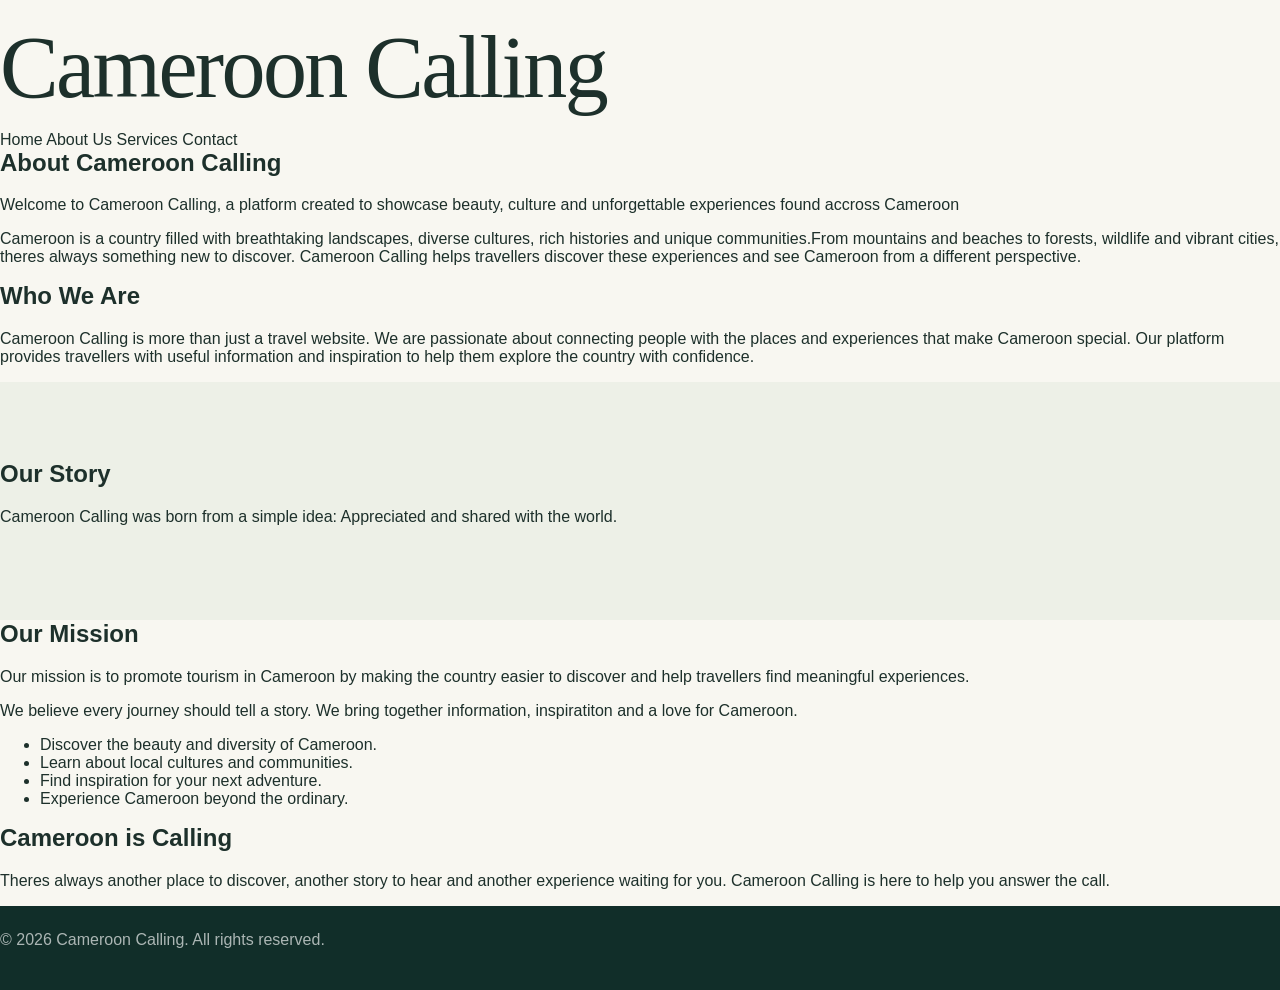
==== about.html @ e5e63d31 "Create About Page" ====
<!DOCTYPE html>
<html lang="en">
<head>
    <meta charset="UTF-8">
    <meta name="viewport" content="width=device-width, initial-scale=1.0">
    
    <title>About Us | Cameroon Callig</title>

    <link rel="stylesheet" href="styles.css">
</head>

<body>
    
    <header>
        <h1>Cameroon Calling</h1>

        <nav>
            <a href="index.html">Home</a>
            <a href="about.html">About Us</a>
            <a href="services.html">Services</a>
            <a href="contact.html">Contact</a>
        </nav>
    </header>

    <main>

        <!-- About Introduction -->
         <section class="about-intro">
            <h2>About Cameroon Calling</h2>

            <p>
                Welcome to Cameroon Calling, a platform created to showcase beauty, culture and unforgettable experiences found accross Cameroon
            </p>

            <p>
                Cameroon is a country filled with breathtaking landscapes, diverse cultures, rich histories and unique communities.From mountains and beaches to forests, wildlife and vibrant cities, theres always something new to discover. Cameroon Calling helps travellers discover these experiences and see Cameroon from a different perspective.
            </p>
         </section>

         <!-- Who We Are -->
          <section class="who-we-are">
            <h2>Who We Are</h2>

            <p>
                Cameroon Calling is more than just a travel website. We are passionate about connecting people with the places and experiences that make Cameroon special. Our platform provides travellers with useful information and inspiration to help them explore the country with confidence.
            </p>

            <!-- Our Story -->
             <section class="our story">
                <h2>Our Story</h2>

                <p>
                    Cameroon Calling was born from a simple idea: Appreciated and shared with the world.
                </p>
             </section>

             <!-- Mission -->
              <section class="our-mission">
                <h2>Our Mission</h2>

                <p>
                    Our mission is to promote tourism in Cameroon by making the country easier to discover and help travellers find meaningful experiences.
                </p>

                <p>
                    We believe every journey should tell a story. We bring together information, inspiratiton and a love for Cameroon.
                </p>

                <ul>
                    <li>Discover the beauty and diversity of Cameroon.</li>
                    <li>Learn about local cultures and communities.</li>
                    <li>Find inspiration for your next adventure.</li>
                    <li>Experience Cameroon beyond the ordinary.</li>
                </ul>
              </section>

              <!-- Closing -->
               <section class="about-ending">
                <h2>Cameroon is Calling</h2>

                <p>
                    Theres always another place to discover, another story to hear and another experience waiting for you. Cameroon Calling is here to help you answer the call.
                </p>
               </section>
          </section>
    </main>

    <footer>
        <p>&copy; 2026 Cameroon Calling. All rights reserved.</p>
    </footer>
    
</body>
</html>
---- styles.css ----
:root {
    color-scheme: light;
    --ink: #1d302b;
    --muted: #68746d;
    --green: #285a45;
    --green-dark: #173a34;
    --lime: #d9ef9b;
    --cream: #f8f7f1;
    --white: #fff;
    --serif: "Playfair Display", Georgia, serif;
    --sans: "DM Sans", Arial, sans-serif;
}

* { box-sizing: border-box; }
html { scroll-behavior: smooth; }
body { margin: 0; background: var(--cream); color: var(--ink); font-family: var(--sans); }
a { color: inherit; text-decoration: none; }
button, select { font: inherit; }
.shell { width: min(1160px, calc(100% - 64px)); margin-inline: auto; }

.topbar { position: absolute; z-index: 2; inset: 0 0 auto; color: var(--white); }
.nav { min-height: 86px; display: flex; align-items: center; justify-content: space-between; border-bottom: 1px solid rgb(255 255 255 / 22%); }
.brand { display: inline-flex; align-items: center; gap: 10px; font-size: 18px; font-weight: 700; letter-spacing: -.6px; }
.brand-mark { width: 34px; height: 34px; display: grid; place-items: center; border-radius: 50%; background: var(--lime); color: var(--green-dark); font-size: 17px; }
.nav-links { display: flex; align-items: center; gap: 34px; font-size: 13px; font-weight: 500; }
.nav-links a:not(.nav-cta) { color: rgb(255 255 255 / 88%); transition: color .2s; }
.nav-links a:not(.nav-cta):hover { color: var(--lime); }
.nav-cta { padding: 12px 18px; border: 1px solid rgb(255 255 255 / 65%); border-radius: 5px; transition: background .2s, color .2s; }
.nav-cta:hover { background: var(--white); color: var(--green-dark); }

.hero { min-height: 680px; height: min(790px, 88vh); position: relative; display: flex; align-items: center; color: var(--white); background: linear-gradient(90deg, rgb(12 32 28 / 73%) 0%, rgb(12 32 28 / 42%) 48%, rgb(12 32 28 / 8%) 100%), linear-gradient(0deg, rgb(12 32 28 / 24%), transparent 48%), url("images/cameroon-landscape.jpg") center 48% / cover; }
.hero-content { padding-top: 85px; }
.eyebrow { display: flex; align-items: center; gap: 10px; color: var(--lime); font-size: 11px; font-weight: 700; letter-spacing: 2px; text-transform: uppercase; }
.eyebrow::before { width: 25px; height: 1px; background: currentColor; content: ""; }
h1, h2, h3, p { margin-top: 0; }
h1 { max-width: 650px; margin: 22px 0 17px; font: 500 clamp(50px, 7.2vw, 88px)/1.04 var(--serif); letter-spacing: -2.6px; }
.hero-copy { max-width: 440px; margin-bottom: 30px; color: rgb(255 255 255 / 86%); font-size: 15px; line-height: 1.8; }
.primary-link { display: inline-flex; min-height: 49px; align-items: center; justify-content: center; gap: 20px; padding: 0 20px; border-radius: 4px; background: var(--lime); color: var(--green-dark); font-size: 13px; font-weight: 700; transition: background .2s, transform .2s; }
.primary-link:hover { transform: translateY(-2px); background: #e6f6bd; }
.hero-note { position: absolute; right: max(32px, calc((100vw - 1160px) / 2)); bottom: 116px; display: flex; align-items: center; gap: 11px; color: rgb(255 255 255 / 92%); font-size: 11px; letter-spacing: .4px; }
.note-dot { width: 8px; height: 8px; border-radius: 50%; background: var(--lime); box-shadow: 0 0 0 5px rgb(217 239 155 / 18%); }

.trip-search { position: relative; z-index: 1; margin-top: -48px; }
.search-card { display: grid; grid-template-columns: 1.2fr 1fr 1fr auto; align-items: center; padding: 13px; border-radius: 8px; background: var(--white); box-shadow: 0 15px 50px rgb(35 47 40 / 12%); }
.search-field { min-width: 0; padding: 6px 20px; border-right: 1px solid #e9ece6; }
.search-field label { display: block; margin-bottom: 7px; color: var(--muted); font-size: 10px; font-weight: 700; letter-spacing: 1px; text-transform: uppercase; }
.search-field select { width: 100%; border: 0; outline: 0; background: transparent; color: var(--ink); font-size: 13px; font-weight: 600; }
.search-button { min-height: 48px; padding: 0 23px; border: 0; border-radius: 4px; background: var(--green); color: var(--white); font-size: 13px; font-weight: 600; transition: background .2s; }
.search-button:hover { background: var(--green-dark); }

.section { padding: 102px 0; }
.section-heading { display: flex; align-items: end; justify-content: space-between; gap: 30px; margin-bottom: 34px; }
.section-heading h2 { max-width: 440px; margin: 12px 0 0; font: 500 clamp(34px, 4vw, 49px)/1.15 var(--serif); letter-spacing: -1px; }
.section-heading .eyebrow { color: var(--green); }
.section-intro { max-width: 350px; margin: 0 0 4px; color: var(--muted); font-size: 13px; line-height: 1.8; }
.destination-grid { display: grid; grid-template-columns: 1.15fr 1fr 1fr; gap: 18px; }
.destination { min-height: 345px; position: relative; display: flex; align-items: end; overflow: hidden; border-radius: 7px; background-position: center; background-size: cover; color: var(--white); isolation: isolate; }
.destination::before { position: absolute; z-index: -1; inset: 0; background: linear-gradient(0deg, rgb(11 30 26 / 77%), transparent 68%); content: ""; transition: background .2s; }
.destination:hover::before { background: linear-gradient(0deg, rgb(11 30 26 / 88%), rgb(11 30 26 / 10%) 85%); }
.destination:nth-child(1) { background-image: url("images/rainforest-trails.jpg"); }
.destination:nth-child(2) { background-image: url("images/highland-escapes.jpg"); }
.destination:nth-child(3) { background-image: url("images/cameroon-landscape.jpg"); }
.destination-info { width: 100%; padding: 25px; }
.destination-tag { display: inline-block; margin-bottom: 10px; color: var(--lime); font-size: 10px; font-weight: 700; letter-spacing: 1.4px; text-transform: uppercase; }
.destination h3 { margin-bottom: 6px; font: 500 25px var(--serif); }
.destination p { margin: 0; color: rgb(255 255 255 / 82%); font-size: 11px; }
.destination-arrow { position: absolute; right: 22px; bottom: 25px; width: 34px; height: 34px; display: grid; place-items: center; border: 1px solid rgb(255 255 255 / 60%); border-radius: 50%; font-size: 16px; }
.text-link { display: inline-flex; align-items: center; gap: 10px; color: var(--green); font-size: 12px; font-weight: 700; }
.text-link:hover { color: var(--green-dark); }

.story { padding: 78px 0; background: #edf0e7; }
.story-grid { display: grid; grid-template-columns: 1fr 1fr; align-items: center; gap: 85px; }
.story-image { min-height: 420px; border-radius: 7px; background: url("images/cameroon-landscape.jpg") center / cover; }
.story-copy h2 { max-width: 465px; margin: 14px 0 18px; font: 500 clamp(35px, 4vw, 48px)/1.15 var(--serif); letter-spacing: -1px; }
.story-copy > p { max-width: 470px; margin-bottom: 25px; color: var(--muted); font-size: 13px; line-height: 1.9; }
.stats { display: flex; gap: 36px; margin: 30px 0; padding-top: 22px; border-top: 1px solid #d7ddd0; }
.stat strong { display: block; margin-bottom: 5px; color: var(--green); font: 600 27px var(--serif); }
.stat span { color: var(--muted); font-size: 10px; }

.closing { padding: 77px 0; background: var(--green-dark); color: var(--white); }
.closing-inner { display: flex; align-items: center; justify-content: space-between; gap: 35px; }
.closing h2 { max-width: 630px; margin: 12px 0 0; font: 500 clamp(34px, 4.5vw, 53px)/1.14 var(--serif); letter-spacing: -.7px; }
.closing .eyebrow { color: var(--lime); }
.closing .primary-link { flex-shrink: 0; }
footer { padding: 25px 0; background: #112e29; color: rgb(255 255 255 / 65%); }
.footer-inner { display: flex; align-items: center; justify-content: space-between; gap: 20px; font-size: 10px; }
.footer-inner p { margin: 0; }
.footer-links { display: flex; gap: 22px; }
.footer-links a:hover { color: var(--lime); }

@media (max-width: 760px) {
    .shell { width: min(100% - 40px, 560px); }
    .nav { min-height: 72px; }
    .nav-links { gap: 18px; }
    .nav-links a:not(.nav-cta) { display: none; }
    .hero { min-height: 650px; height: 78vh; background-position: 56% center; }
    .hero-content { padding-top: 55px; }
    h1 { max-width: 560px; font-size: clamp(54px, 12vw, 76px); }
    .hero-note { right: 22px; bottom: 81px; font-size: 10px; }
    .search-card { grid-template-columns: 1fr 1fr; gap: 8px 0; padding: 12px; }
    .search-field { padding: 8px 11px; }
    .search-field:nth-child(2) { border-right: 0; }
    .search-field:nth-child(3) { border-top: 1px solid #e9ece6; }
    .search-button { min-height: 52px; margin-top: 5px; }
    .section { padding: 76px 0; }
    .section-heading { align-items: start; flex-direction: column; gap: 13px; }
    .destination-grid { grid-template-columns: 1fr 1fr; }
    .destination { min-height: 300px; }
    .destination:first-child { grid-column: 1 / -1; min-height: 340px; }
    .story { padding: 62px 0; }
    .story-grid { grid-template-columns: 1fr; gap: 32px; }
    .story-image { min-height: 320px; }
    .closing-inner { align-items: flex-start; flex-direction: column; }
}

@media (max-width: 460px) {
    .shell { width: calc(100% - 36px); }
    .brand { font-size: 16px; }
    .nav-cta { padding: 10px 12px; font-size: 11px; }
    .hero { min-height: 620px; }
    .hero-copy { max-width: 340px; font-size: 14px; }
    .destination-grid { grid-template-columns: 1fr; }
    .destination, .destination:first-child { min-height: 300px; grid-column: auto; }
    .stats { gap: 23px; }
    .stat strong { font-size: 24px; }
    .footer-inner { align-items: flex-start; flex-direction: column; }
}

@media (prefers-reduced-motion: reduce) {
    *, *::before, *::after { scroll-behavior: auto !important; transition-duration: .01ms !important; }
}
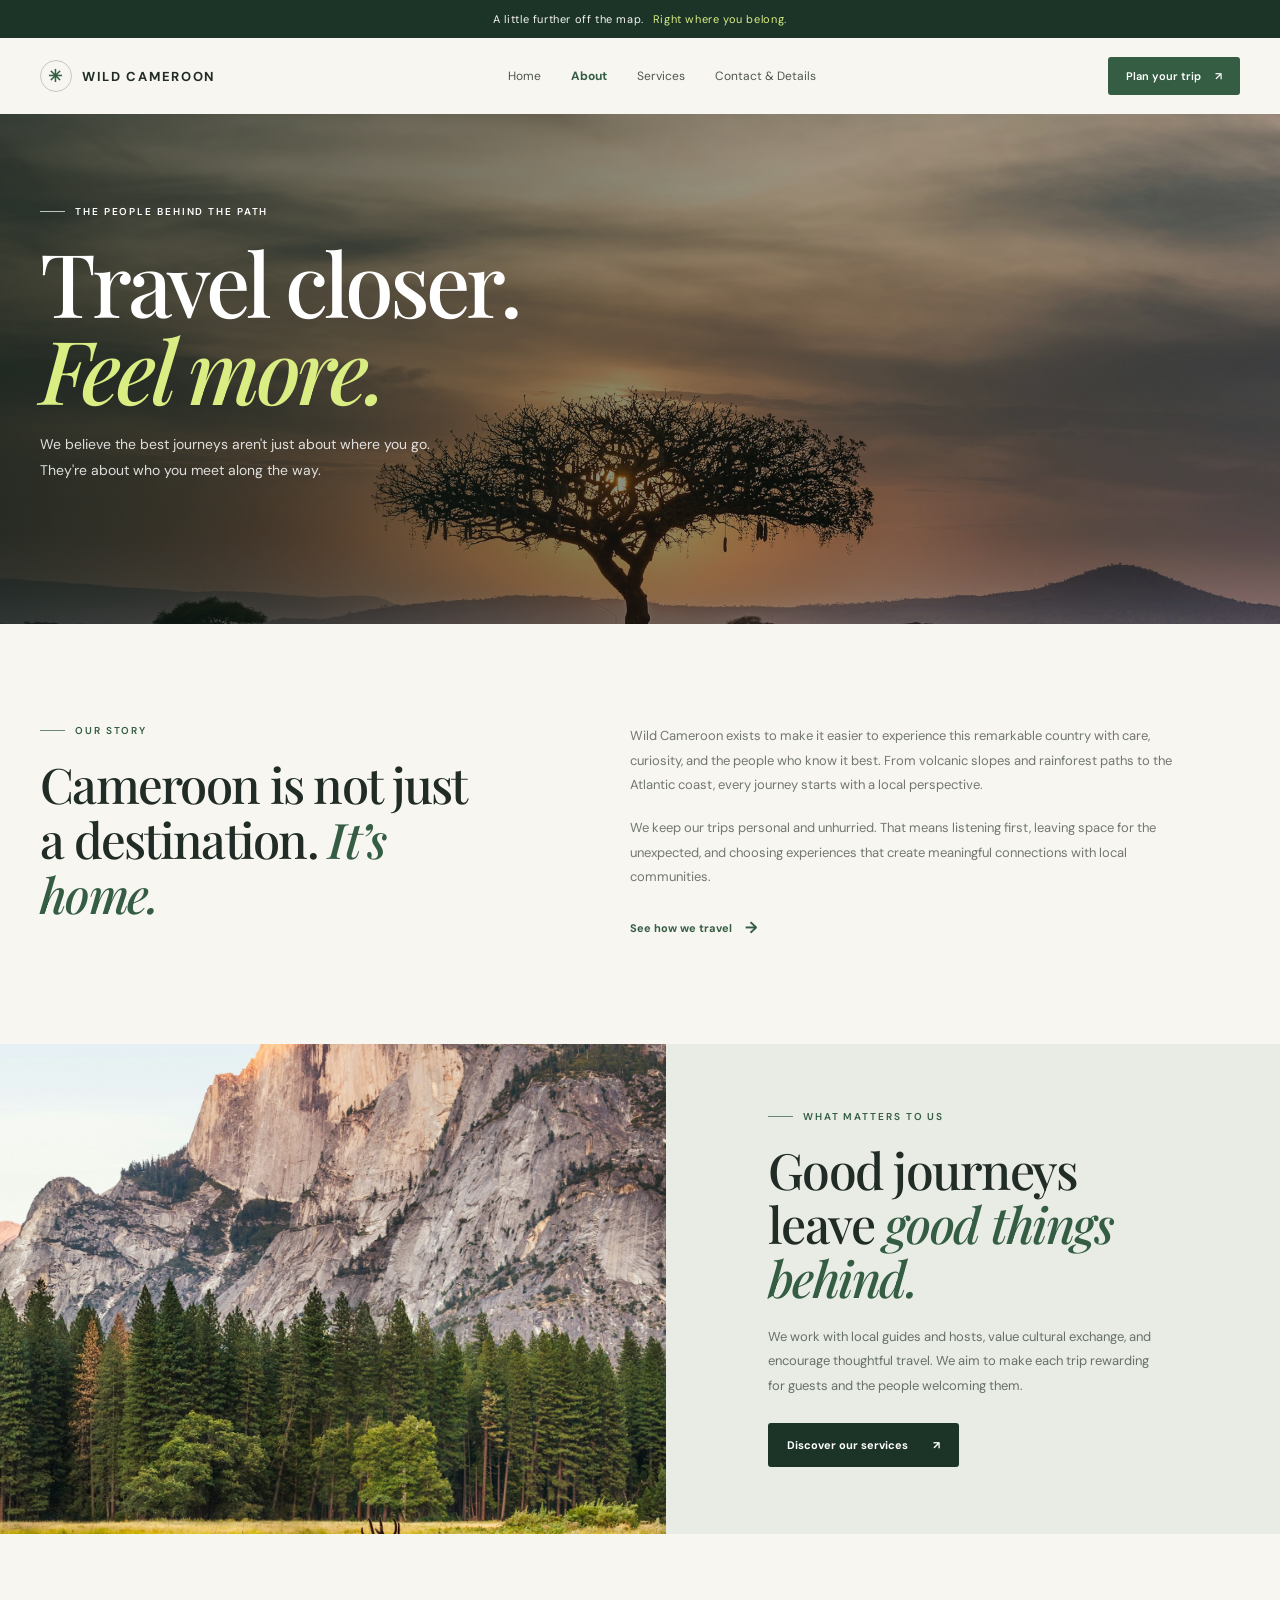
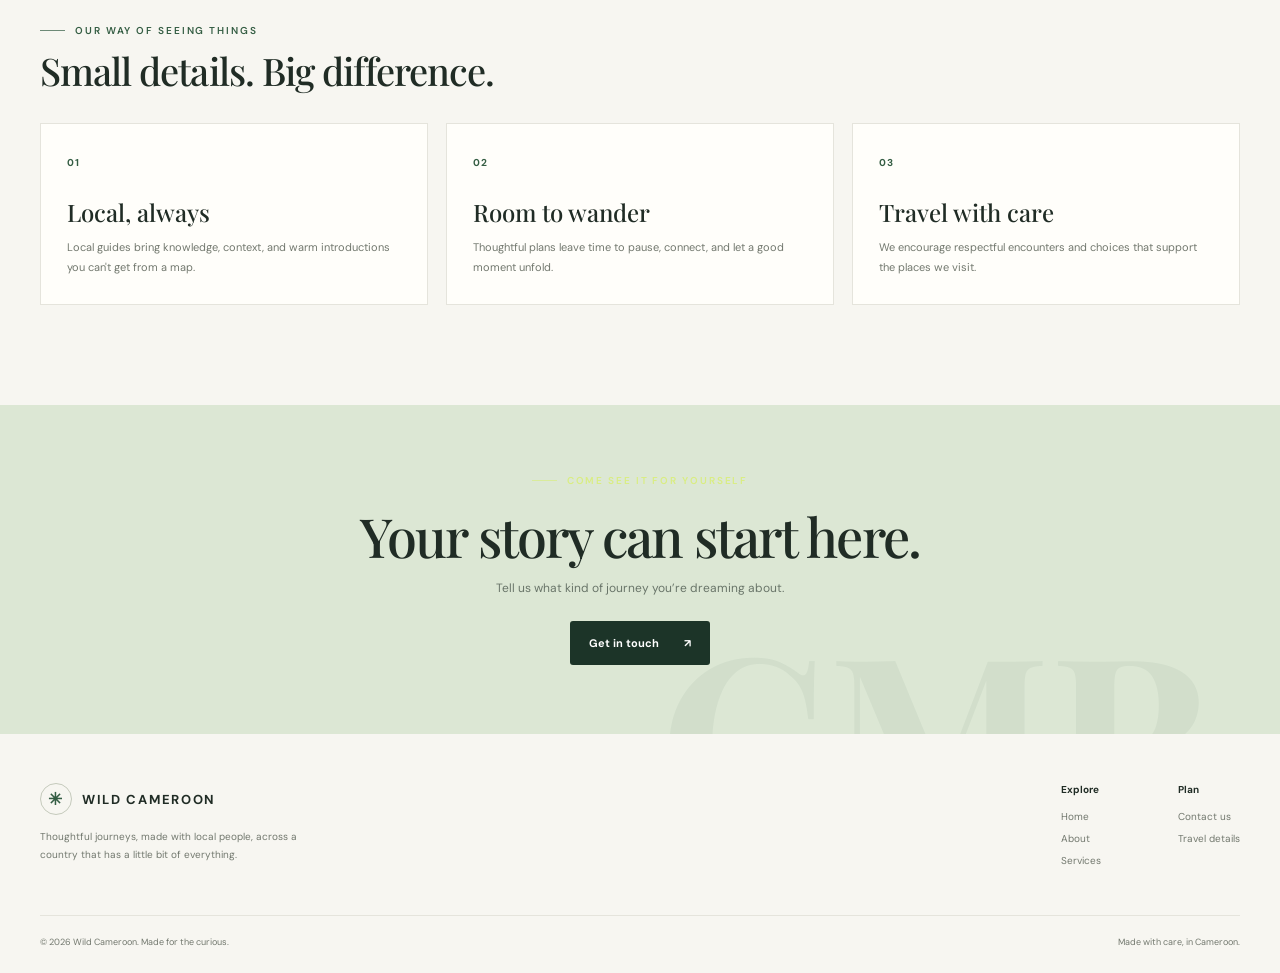
==== commit 56172602: "Build linked Cameroon travel website Add separate home, about, services, and contact pages with loca" ====
--- a/about.html
+++ b/about.html
@@ -1,93 +1,42 @@
-<!DOCTYPE html>
+<!doctype html>
 <html lang="en">
 <head>
-    <meta charset="UTF-8">
-    <meta name="viewport" content="width=device-width, initial-scale=1.0">
-    
-    <title>About Us | Cameroon Callig</title>
-
-    <link rel="stylesheet" href="styles.css">
+  <meta charset="utf-8">
+  <meta name="viewport" content="width=device-width, initial-scale=1">
+  <meta name="theme-color" content="#f7f6f1">
+  <meta name="description" content="Learn about Wild Cameroon and our approach to thoughtful, locally guided travel in Cameroon.">
+  <title>About | Wild Cameroon</title>
+  <link rel="preconnect" href="https://fonts.googleapis.com">
+  <link rel="preconnect" href="https://fonts.gstatic.com" crossorigin>
+  <link href="https://fonts.googleapis.com/css2?family=DM+Sans:wght@400;500;600;700&family=Playfair+Display:wght@500;600;700&display=swap" rel="stylesheet">
+  <link rel="stylesheet" href="styles.css">
+  <script src="script.js" defer></script>
 </head>
-
 <body>
-    
-    <header>
-        <h1>Cameroon Calling</h1>
-
-        <nav>
-            <a href="index.html">Home</a>
-            <a href="about.html">About Us</a>
-            <a href="services.html">Services</a>
-            <a href="contact.html">Contact</a>
-        </nav>
-    </header>
-
-    <main>
-
-        <!-- About Introduction -->
-         <section class="about-intro">
-            <h2>About Cameroon Calling</h2>
-
-            <p>
-                Welcome to Cameroon Calling, a platform created to showcase beauty, culture and unforgettable experiences found accross Cameroon
-            </p>
-
-            <p>
-                Cameroon is a country filled with breathtaking landscapes, diverse cultures, rich histories and unique communities.From mountains and beaches to forests, wildlife and vibrant cities, theres always something new to discover. Cameroon Calling helps travellers discover these experiences and see Cameroon from a different perspective.
-            </p>
-         </section>
-
-         <!-- Who We Are -->
-          <section class="who-we-are">
-            <h2>Who We Are</h2>
-
-            <p>
-                Cameroon Calling is more than just a travel website. We are passionate about connecting people with the places and experiences that make Cameroon special. Our platform provides travellers with useful information and inspiration to help them explore the country with confidence.
-            </p>
-
-            <!-- Our Story -->
-             <section class="our story">
-                <h2>Our Story</h2>
-
-                <p>
-                    Cameroon Calling was born from a simple idea: Appreciated and shared with the world.
-                </p>
-             </section>
-
-             <!-- Mission -->
-              <section class="our-mission">
-                <h2>Our Mission</h2>
-
-                <p>
-                    Our mission is to promote tourism in Cameroon by making the country easier to discover and help travellers find meaningful experiences.
-                </p>
-
-                <p>
-                    We believe every journey should tell a story. We bring together information, inspiratiton and a love for Cameroon.
-                </p>
-
-                <ul>
-                    <li>Discover the beauty and diversity of Cameroon.</li>
-                    <li>Learn about local cultures and communities.</li>
-                    <li>Find inspiration for your next adventure.</li>
-                    <li>Experience Cameroon beyond the ordinary.</li>
-                </ul>
-              </section>
-
-              <!-- Closing -->
-               <section class="about-ending">
-                <h2>Cameroon is Calling</h2>
-
-                <p>
-                    Theres always another place to discover, another story to hear and another experience waiting for you. Cameroon Calling is here to help you answer the call.
-                </p>
-               </section>
-          </section>
-    </main>
-
-    <footer>
-        <p>&copy; 2026 Cameroon Calling. All rights reserved.</p>
-    </footer>
-    
+  <div class="topline">A little further off the map. <span>Right where you belong.</span></div>
+  <header class="site-header"><nav class="nav shell" aria-label="Main navigation">
+    <a class="brand" href="index.html"><span class="brand-mark" aria-hidden="true">✳</span> WILD CAMEROON</a>
+    <button class="menu-toggle" type="button" aria-label="Open navigation menu" aria-expanded="false" aria-controls="nav-links">☰</button>
+    <div class="nav-links" id="nav-links"><a href="index.html">Home</a><a aria-current="page" href="about.html">About</a><a href="services.html">Services</a><a href="contact.html">Contact &amp; Details</a></div>
+    <a class="nav-cta" href="contact.html">Plan your trip <span aria-hidden="true">↗</span></a>
+  </nav></header>
+  <main>
+    <section class="page-hero page-hero-about"><div class="shell page-hero-inner"><p class="eyebrow">The people behind the path</p><h1>Travel closer.<br><em>Feel more.</em></h1><p class="hero-copy">We believe the best journeys aren't just about where you go. They're about who you meet along the way.</p></div></section>
+    <section class="shell story-section">
+      <div class="story-heading"><p class="eyebrow">Our story</p><h2>Cameroon is not just a destination. <em>It’s home.</em></h2></div>
+      <div class="story-copy"><p>Wild Cameroon exists to make it easier to experience this remarkable country with care, curiosity, and the people who know it best. From volcanic slopes and rainforest paths to the Atlantic coast, every journey starts with a local perspective.</p><p>We keep our trips personal and unhurried. That means listening first, leaving space for the unexpected, and choosing experiences that create meaningful connections with local communities.</p><a class="text-link" href="services.html">See how we travel <span aria-hidden="true">→</span></a></div>
+    </section>
+    <section class="split-feature about-feature">
+      <div class="split-image image-community" role="img" aria-label="Mountain landscape in Africa"></div>
+      <div class="split-copy"><p class="eyebrow">What matters to us</p><h2>Good journeys leave <em>good things behind.</em></h2><p>We work with local guides and hosts, value cultural exchange, and encourage thoughtful travel. We aim to make each trip rewarding for guests and the people welcoming them.</p><a class="button button-dark" href="services.html">Discover our services <span aria-hidden="true">↗</span></a></div>
+    </section>
+    <section class="values-section"><div class="shell"><div class="section-head"><div><p class="eyebrow">Our way of seeing things</p><h2>Small details. Big difference.</h2></div></div><div class="values-grid">
+      <article class="value-card"><span>01</span><h3>Local, always</h3><p>Local guides bring knowledge, context, and warm introductions you can't get from a map.</p></article>
+      <article class="value-card"><span>02</span><h3>Room to wander</h3><p>Thoughtful plans leave time to pause, connect, and let a good moment unfold.</p></article>
+      <article class="value-card"><span>03</span><h3>Travel with care</h3><p>We encourage respectful encounters and choices that support the places we visit.</p></article>
+    </div></div></section>
+    <section class="cta"><p class="eyebrow">Come see it for yourself</p><h2>Your story can start here.</h2><p>Tell us what kind of journey you’re dreaming about.</p><a class="button button-dark" href="contact.html">Get in touch <span aria-hidden="true">↗</span></a></section>
+  </main>
+  <footer class="site-footer"><div class="shell"><div class="footer-top"><div class="footer-brand"><a class="brand" href="index.html"><span class="brand-mark" aria-hidden="true">✳</span> WILD CAMEROON</a><p>Thoughtful journeys, made with local people, across a country that has a little bit of everything.</p></div><div class="footer-links"><div class="footer-col"><strong>Explore</strong><a href="index.html">Home</a><a href="about.html">About</a><a href="services.html">Services</a></div><div class="footer-col"><strong>Plan</strong><a href="contact.html">Contact us</a><a href="contact.html#travel-details">Travel details</a></div></div></div><div class="footer-bottom"><span>© 2026 Wild Cameroon. Made for the curious.</span><span>Made with care, in Cameroon.</span></div></div></footer>
 </body>
-</html>+</html>
--- a/styles.css
+++ b/styles.css
@@ -1,131 +1,271 @@
 :root {
-    color-scheme: light;
-    --ink: #1d302b;
-    --muted: #68746d;
-    --green: #285a45;
-    --green-dark: #173a34;
-    --lime: #d9ef9b;
-    --cream: #f8f7f1;
-    --white: #fff;
-    --serif: "Playfair Display", Georgia, serif;
-    --sans: "DM Sans", Arial, sans-serif;
+  --ink: #202c25;
+  --muted: #72786e;
+  --paper: #f7f6f1;
+  --white: #fffefa;
+  --green: #345d43;
+  --deep: #1c3428;
+  --lime: #d9ed83;
+  --line: #e5e4dc;
+  --serif: "Playfair Display", Georgia, serif;
+  --sans: "DM Sans", Arial, sans-serif;
 }
 
 * { box-sizing: border-box; }
 html { scroll-behavior: smooth; }
-body { margin: 0; background: var(--cream); color: var(--ink); font-family: var(--sans); }
+body { margin: 0; color: var(--ink); background: var(--paper); font-family: var(--sans); -webkit-font-smoothing: antialiased; }
 a { color: inherit; text-decoration: none; }
-button, select { font: inherit; }
-.shell { width: min(1160px, calc(100% - 64px)); margin-inline: auto; }
+button, input, select, textarea { font: inherit; }
+button, a { -webkit-tap-highlight-color: transparent; }
+.shell { width: min(1200px, calc(100% - 64px)); margin-inline: auto; }
+.topline { min-height: 38px; display: flex; align-items: center; justify-content: center; gap: 9px; background: var(--deep); color: var(--paper); font-size: 11px; letter-spacing: .055em; }
+.topline span { color: var(--lime); }
+.site-header { position: relative; z-index: 5; background: var(--paper); }
+.nav { position: relative; height: 76px; display: flex; align-items: center; justify-content: space-between; }
+.brand { display: inline-flex; align-items: center; gap: 10px; font-size: 13px; font-weight: 700; letter-spacing: .13em; white-space: nowrap; }
+.brand-mark { display: grid; place-items: center; width: 32px; height: 32px; border: 1px solid #c5cabc; border-radius: 50%; color: var(--green); font-size: 17px; }
+.nav-links { display: flex; align-items: center; gap: 30px; color: #4f574f; font-size: 12px; }
+.nav-links a:hover, .nav-links a[aria-current="page"] { color: var(--green); }
+.nav-links a[aria-current="page"] { font-weight: 700; }
+.nav-cta { display: inline-flex; align-items: center; gap: 14px; padding: 12px 18px; border-radius: 3px; background: var(--green); color: white; font-size: 11px; font-weight: 600; transition: background .2s, transform .2s; }
+.nav-cta:hover, .button-dark:hover { background: #254331; transform: translateY(-1px); }
+.menu-toggle { display: none; border: 0; background: transparent; color: var(--ink); font-size: 23px; cursor: pointer; }
+.eyebrow { display: flex; align-items: center; gap: 10px; margin: 0 0 20px; font-size: 10px; font-weight: 600; letter-spacing: .19em; text-transform: uppercase; }
+.eyebrow::before { content: ""; width: 25px; height: 1px; background: currentColor; opacity: .7; }
+h1, h2, h3, p { margin-top: 0; }
+.button { display: inline-flex; align-items: center; gap: 25px; padding: 15px 19px; border: 0; border-radius: 3px; font-size: 11px; font-weight: 700; cursor: pointer; transition: background .2s, transform .2s; }
+.button-light { background: var(--lime); color: var(--ink); }
+.button-light:hover { background: #e5f59c; transform: translateY(-1px); }
+.button-dark { background: var(--deep); color: white; }
+.button-dark:hover { background: #254331; transform: translateY(-1px); }
+.hero, .page-hero { position: relative; overflow: hidden; display: flex; align-items: center; min-height: 605px; background-color: #4d6456; color: white; isolation: isolate; }
+.hero::before, .page-hero::before { position: absolute; z-index: -1; inset: 0; content: ""; background-position: center; background-size: cover; }
+.hero-home::before { background-image: linear-gradient(90deg, rgba(17,32,25,.76), rgba(17,32,25,.5) 43%, rgba(17,32,25,.08)), linear-gradient(0deg, rgba(17,32,25,.26), transparent 45%), url("images/cameroon-forest.jpg"); }
+.page-hero { min-height: 510px; }
+.page-hero-about::before { background-image: linear-gradient(90deg, rgba(17,32,25,.75), rgba(17,32,25,.22)), url("images/cameroon-forest.jpg"); }
+.page-hero-services::before { background-image: linear-gradient(90deg, rgba(17,32,25,.76), rgba(17,32,25,.24)), url("images/mount-cameroon.jpg"); }
+.page-hero-contact::before { background-image: linear-gradient(90deg, rgba(17,32,25,.76), rgba(17,32,25,.24)), url("images/travel-landscape.jpg"); }
+.hero-inner, .page-hero-inner { padding-block: 72px 92px; }
+.hero .eyebrow, .page-hero .eyebrow { color: white; }
+.hero h1, .page-hero h1 { max-width: 700px; margin-bottom: 20px; font: 500 clamp(55px, 7.4vw, 88px)/.99 var(--serif); letter-spacing: -.045em; }
+.hero h1 em, .page-hero h1 em { color: var(--lime); font-weight: 500; }
+.hero-copy { max-width: 430px; margin-bottom: 30px; color: rgba(255,255,255,.84); font-size: 14px; line-height: 1.8; }
+.hero-caption { position: absolute; right: max(32px, calc((100% - 1200px) / 2)); bottom: 31px; z-index: 1; display: flex; align-items: center; gap: 10px; color: rgba(255,255,255,.9); font-size: 10px; letter-spacing: .08em; }
+.hero-caption::before { width: 22px; height: 1px; background: rgba(255,255,255,.7); content: ""; }
+.intro { display: grid; grid-template-columns: 1fr 1fr; gap: 80px; align-items: end; padding-block: 107px 68px; }
+.intro .eyebrow, .section-head .eyebrow, .story-section .eyebrow, .services-intro .eyebrow, .contact-layout .eyebrow, .details-section .eyebrow { color: var(--green); }
+.intro h2, .story-heading h2, .services-intro h2, .contact-copy h2 { max-width: 560px; margin-bottom: 0; font: 500 clamp(36px, 4vw, 49px)/1.12 var(--serif); letter-spacing: -.035em; }
+.intro h2 em, .story-heading h2 em, .services-intro h2 em, .split-copy h2 em { color: var(--green); }
+.intro-copy { max-width: 430px; padding-bottom: 3px; color: var(--muted); font-size: 13px; line-height: 1.9; }
+.text-link { display: inline-flex; align-items: center; gap: 13px; margin-top: 10px; color: var(--green); font-size: 11px; font-weight: 700; }
+.text-link span { font-size: 16px; transition: transform .2s; }
+.text-link:hover span { transform: translateX(4px); }
+.section-block { padding-block: 12px 105px; }
+.section-head { display: flex; justify-content: space-between; align-items: end; gap: 20px; margin-bottom: 27px; }
+.section-head .eyebrow { margin-bottom: 13px; }
+.section-head h2 { margin-bottom: 0; font: 500 clamp(30px, 4vw, 38px)/1.1 var(--serif); letter-spacing: -.025em; }
+.section-head > .text-link { white-space: nowrap; }
+.destination-grid { display: grid; grid-template-columns: 1.2fr 1fr 1fr; gap: 17px; }
+.destination-card { position: relative; min-height: 375px; overflow: hidden; display: flex; align-items: end; padding: 24px; border-radius: 3px; background-position: center; background-size: cover; color: white; isolation: isolate; }
+.destination-card::before { position: absolute; z-index: -1; inset: 0; background: linear-gradient(0deg, rgba(14,29,22,.79), rgba(14,29,22,.08) 64%); content: ""; }
+.destination-card:hover { background-size: 108%; }
+.destination-mountain { background-image: url("images/mount-cameroon.jpg"); }
+.destination-coast { background-image: url("images/kribi-coast.jpg"); }
+.destination-wildlife { background-image: url("images/waza-wildlife.jpg"); }
+.card-number { position: absolute; top: 20px; left: 21px; color: rgba(255,255,255,.85); font-size: 10px; letter-spacing: .12em; }
+.card-content small { display: block; margin-bottom: 9px; color: rgba(255,255,255,.8); font-size: 9px; letter-spacing: .13em; text-transform: uppercase; }
+.card-content h3 { margin-bottom: 6px; font: 500 29px/1.1 var(--serif); }
+.card-content p { margin-bottom: 0; color: rgba(255,255,255,.8); font-size: 11px; }
+.card-arrow { position: absolute; right: 22px; bottom: 23px; display: grid; place-items: center; width: 35px; height: 35px; border: 1px solid rgba(255,255,255,.58); border-radius: 50%; transition: background .2s, color .2s; }
+.destination-card:hover .card-arrow { background: white; color: var(--ink); }
+.split-feature { display: grid; grid-template-columns: 1.04fr .96fr; min-height: 490px; background: #e8ece4; }
+.split-image { min-height: 420px; background-position: center; background-size: cover; }
+.image-forest { background-image: url("images/cameroon-forest.jpg"); }
+.image-community { background-image: url("images/cameroon-highlands.jpg"); }
+.split-copy { display: flex; flex-direction: column; justify-content: center; align-items: flex-start; padding: 62px clamp(35px, 8vw, 105px); }
+.split-copy .eyebrow { color: var(--green); }
+.split-copy h2 { margin-bottom: 20px; font: 500 clamp(35px, 4vw, 50px)/1.08 var(--serif); letter-spacing: -.03em; }
+.split-copy p:not(.eyebrow) { max-width: 390px; margin-bottom: 25px; color: #687168; font-size: 13px; line-height: 1.85; }
+.quote-band { padding: 77px 24px 82px; background: var(--deep); color: white; text-align: center; }
+.quote-band .eyebrow, .cta .eyebrow { justify-content: center; color: var(--lime); }
+.quote-band blockquote { max-width: 750px; margin: 0 auto 20px; font: 500 clamp(28px, 4vw, 43px)/1.25 var(--serif); }
+.quote-band > p:last-child { margin-bottom: 0; color: rgba(255,255,255,.64); font-size: 10px; letter-spacing: .08em; text-transform: uppercase; }
+.cta { position: relative; overflow: hidden; padding: 69px 24px; background: #dce7d4; text-align: center; }
+.cta::after { position: absolute; right: 5%; bottom: -105px; color: rgba(52,93,67,.06); content: "CMR"; font: 700 240px/.9 var(--serif); pointer-events: none; }
+.cta h2 { position: relative; z-index: 1; max-width: 600px; margin: 0 auto 15px; font: 500 clamp(37px, 5vw, 54px)/1.08 var(--serif); letter-spacing: -.035em; }
+.cta p:not(.eyebrow) { position: relative; z-index: 1; margin-bottom: 25px; color: #697569; font-size: 12px; }
+.cta .button { position: relative; z-index: 1; }
+.site-footer { padding: 49px 0 25px; background: var(--paper); }
+.footer-top { display: flex; justify-content: space-between; gap: 34px; padding-bottom: 39px; border-bottom: 1px solid var(--line); }
+.footer-brand p { max-width: 260px; margin: 13px 0 0; color: var(--muted); font-size: 10px; line-height: 1.8; }
+.footer-links { display: flex; gap: clamp(25px, 6vw, 78px); }
+.footer-col strong { display: block; margin-bottom: 14px; font-size: 10px; }
+.footer-col a { display: block; margin: 9px 0; color: var(--muted); font-size: 10px; }
+.footer-col a:hover { color: var(--green); }
+.footer-bottom { display: flex; justify-content: space-between; gap: 15px; padding-top: 20px; color: var(--muted); font-size: 9px; }
+.story-section { display: grid; grid-template-columns: .9fr 1.1fr; gap: 90px; padding-block: 100px; }
+.story-heading h2 { max-width: 450px; }
+.story-copy { max-width: 550px; color: var(--muted); font-size: 13px; line-height: 1.9; }
+.story-copy p + p { margin-top: 18px; }
+.about-feature { margin-bottom: 0; }
+.values-section { padding-block: 90px 100px; }
+.values-section .section-head { margin-bottom: 32px; }
+.values-grid { display: grid; grid-template-columns: repeat(3, 1fr); gap: 18px; }
+.value-card, .detail-card { padding: 26px; border: 1px solid var(--line); background: var(--white); }
+.value-card > span, .detail-index { color: var(--green); font-size: 10px; font-weight: 700; letter-spacing: .1em; }
+.value-card h3, .detail-card h3 { margin: 25px 0 10px; font: 500 24px var(--serif); }
+.value-card p, .detail-card p { margin-bottom: 0; color: var(--muted); font-size: 11px; line-height: 1.8; }
+.services-intro { max-width: 850px; padding-block: 86px 54px; text-align: center; }
+.services-intro .eyebrow { justify-content: center; }
+.services-intro h2 { margin: 0 auto 18px; }
+.services-intro > p:last-child { max-width: 520px; margin: auto; color: var(--muted); font-size: 13px; line-height: 1.85; }
+.services-list { padding-bottom: 95px; }
+.service-card { display: grid; grid-template-columns: .92fr 1.08fr; min-height: 360px; margin-bottom: 24px; background: #e8ece4; }
+.service-card.service-reverse { grid-template-columns: 1.08fr .92fr; }
+.service-reverse .service-image { order: 2; }
+.service-image { min-height: 340px; background-position: center; background-size: cover; }
+.service-mountain { background-image: url("images/mount-cameroon.jpg"); }
+.service-coast { background-image: url("images/kribi-coast.jpg"); }
+.service-wildlife { background-image: url("images/waza-wildlife.jpg"); }
+.service-body { align-self: center; padding: 38px clamp(28px, 5vw, 64px); }
+.service-body .eyebrow { margin-bottom: 12px; color: var(--green); font-size: 9px; }
+.service-body h2 { margin-bottom: 13px; font: 500 34px/1.12 var(--serif); }
+.service-body > p:not(.eyebrow), .service-body li { color: #687168; font-size: 11px; line-height: 1.8; }
+.service-body ul { margin: 15px 0 18px; padding-left: 17px; }
+.custom-trip { padding-block: 62px; background: var(--deep); color: white; }
+.custom-trip-inner { display: flex; justify-content: space-between; align-items: center; gap: 25px; }
+.custom-trip .eyebrow { color: var(--lime); }
+.custom-trip h2 { margin-bottom: 0; font: 500 clamp(34px, 4vw, 45px)/1.1 var(--serif); }
+.transport-section { padding-block: 90px 100px; background: #eef0e9; }
+.transport-heading { max-width: 690px; margin: 0 auto 65px; text-align: center; }
+.transport-heading .eyebrow { justify-content: center; color: var(--green); }
+.transport-heading h2 { margin-bottom: 16px; font: 500 clamp(38px, 5vw, 54px)/1.08 var(--serif); letter-spacing: -.035em; }
+.transport-heading > p:last-child { max-width: 570px; margin-inline: auto; color: var(--muted); font-size: 12px; line-height: 1.85; }
+.transport-group { margin-bottom: 70px; }
+.transport-group .section-head { margin-bottom: 24px; }
+.transport-group .section-head h3, .airline-content h3 { margin-bottom: 0; font: 500 clamp(29px, 4vw, 38px)/1.12 var(--serif); }
+.operator-grid { display: grid; grid-template-columns: repeat(3, minmax(0, 1fr)); gap: 18px; }
+.operator-card { overflow: hidden; background: var(--white); }
+.operator-card > img { display: block; width: 100%; height: 195px; object-fit: cover; }
+.operator-body { padding: 20px 21px 22px; }
+.operator-category { color: var(--green); font-size: 9px; font-weight: 700; letter-spacing: .1em; text-transform: uppercase; }
+.operator-body h4 { margin: 8px 0 10px; font: 500 23px/1.2 var(--serif); }
+.operator-body p, .airline-content > p:not(.eyebrow):not(.image-disclaimer) { color: var(--muted); font-size: 11px; line-height: 1.8; }
+.operator-body .text-link { margin-top: 6px; }
+.image-disclaimer { margin: 15px 0 0; color: var(--muted); font-size: 9px; line-height: 1.7; }
+.airline-panel { display: grid; grid-template-columns: .8fr 1.2fr; background: var(--white); }
+.airline-visual { min-height: 460px; }
+.airline-visual img { display: block; width: 100%; height: 100%; min-height: 460px; object-fit: cover; }
+.airline-content { align-self: center; padding: clamp(28px, 5vw, 58px); }
+.airline-content .eyebrow { color: var(--green); }
+.airline-content h3 { margin-bottom: 14px; }
+.airline-list { margin-top: 21px; border-top: 1px solid var(--line); }
+.airline-list a { display: flex; justify-content: space-between; align-items: center; gap: 15px; padding: 12px 2px; border-bottom: 1px solid var(--line); color: var(--green); }
+.airline-list a:hover { color: var(--deep); }
+.airline-list strong, .airline-list small { display: block; }
+.airline-list strong { font-size: 11px; }
+.airline-list small { margin-top: 4px; color: var(--muted); font-size: 9px; }
+.contact-layout { display: grid; grid-template-columns: .85fr 1.15fr; gap: 80px; padding-block: 92px 100px; }
+.contact-copy h2 { margin-bottom: 18px; }
+.contact-copy > p:not(.eyebrow) { max-width: 420px; color: var(--muted); font-size: 12px; line-height: 1.9; }
+.contact-note { display: flex; gap: 13px; margin-top: 33px; padding: 19px; background: #e8ece4; }
+.note-icon { color: var(--green); }
+.contact-note strong { font-size: 11px; }
+.contact-note p { margin: 7px 0 0; color: var(--muted); font-size: 10px; line-height: 1.7; }
+.contact-form { display: grid; grid-template-columns: 1fr; gap: 9px; }
+.contact-form label { margin-top: 8px; font-size: 10px; font-weight: 700; }
+.contact-form input, .contact-form select, .contact-form textarea { width: 100%; padding: 13px 14px; border: 1px solid #dcded5; border-radius: 2px; outline-color: var(--green); background: var(--white); color: var(--ink); font-size: 11px; }
+.contact-form textarea { resize: vertical; }
+.contact-form .button { justify-self: start; margin-top: 7px; }
+.form-note { min-height: 20px; margin-bottom: 0; color: var(--green); font-size: 11px; line-height: 1.7; }
+.details-section { padding-block: 80px 95px; background: #e8ece4; }
+.details-section .section-head { margin-bottom: 30px; }
+.details-grid { display: grid; grid-template-columns: repeat(3, 1fr); gap: 17px; }
 
-.topbar { position: absolute; z-index: 2; inset: 0 0 auto; color: var(--white); }
-.nav { min-height: 86px; display: flex; align-items: center; justify-content: space-between; border-bottom: 1px solid rgb(255 255 255 / 22%); }
-.brand { display: inline-flex; align-items: center; gap: 10px; font-size: 18px; font-weight: 700; letter-spacing: -.6px; }
-.brand-mark { width: 34px; height: 34px; display: grid; place-items: center; border-radius: 50%; background: var(--lime); color: var(--green-dark); font-size: 17px; }
-.nav-links { display: flex; align-items: center; gap: 34px; font-size: 13px; font-weight: 500; }
-.nav-links a:not(.nav-cta) { color: rgb(255 255 255 / 88%); transition: color .2s; }
-.nav-links a:not(.nav-cta):hover { color: var(--lime); }
-.nav-cta { padding: 12px 18px; border: 1px solid rgb(255 255 255 / 65%); border-radius: 5px; transition: background .2s, color .2s; }
-.nav-cta:hover { background: var(--white); color: var(--green-dark); }
-
-.hero { min-height: 680px; height: min(790px, 88vh); position: relative; display: flex; align-items: center; color: var(--white); background: linear-gradient(90deg, rgb(12 32 28 / 73%) 0%, rgb(12 32 28 / 42%) 48%, rgb(12 32 28 / 8%) 100%), linear-gradient(0deg, rgb(12 32 28 / 24%), transparent 48%), url("images/cameroon-landscape.jpg") center 48% / cover; }
-.hero-content { padding-top: 85px; }
-.eyebrow { display: flex; align-items: center; gap: 10px; color: var(--lime); font-size: 11px; font-weight: 700; letter-spacing: 2px; text-transform: uppercase; }
-.eyebrow::before { width: 25px; height: 1px; background: currentColor; content: ""; }
-h1, h2, h3, p { margin-top: 0; }
-h1 { max-width: 650px; margin: 22px 0 17px; font: 500 clamp(50px, 7.2vw, 88px)/1.04 var(--serif); letter-spacing: -2.6px; }
-.hero-copy { max-width: 440px; margin-bottom: 30px; color: rgb(255 255 255 / 86%); font-size: 15px; line-height: 1.8; }
-.primary-link { display: inline-flex; min-height: 49px; align-items: center; justify-content: center; gap: 20px; padding: 0 20px; border-radius: 4px; background: var(--lime); color: var(--green-dark); font-size: 13px; font-weight: 700; transition: background .2s, transform .2s; }
-.primary-link:hover { transform: translateY(-2px); background: #e6f6bd; }
-.hero-note { position: absolute; right: max(32px, calc((100vw - 1160px) / 2)); bottom: 116px; display: flex; align-items: center; gap: 11px; color: rgb(255 255 255 / 92%); font-size: 11px; letter-spacing: .4px; }
-.note-dot { width: 8px; height: 8px; border-radius: 50%; background: var(--lime); box-shadow: 0 0 0 5px rgb(217 239 155 / 18%); }
-
-.trip-search { position: relative; z-index: 1; margin-top: -48px; }
-.search-card { display: grid; grid-template-columns: 1.2fr 1fr 1fr auto; align-items: center; padding: 13px; border-radius: 8px; background: var(--white); box-shadow: 0 15px 50px rgb(35 47 40 / 12%); }
-.search-field { min-width: 0; padding: 6px 20px; border-right: 1px solid #e9ece6; }
-.search-field label { display: block; margin-bottom: 7px; color: var(--muted); font-size: 10px; font-weight: 700; letter-spacing: 1px; text-transform: uppercase; }
-.search-field select { width: 100%; border: 0; outline: 0; background: transparent; color: var(--ink); font-size: 13px; font-weight: 600; }
-.search-button { min-height: 48px; padding: 0 23px; border: 0; border-radius: 4px; background: var(--green); color: var(--white); font-size: 13px; font-weight: 600; transition: background .2s; }
-.search-button:hover { background: var(--green-dark); }
-
-.section { padding: 102px 0; }
-.section-heading { display: flex; align-items: end; justify-content: space-between; gap: 30px; margin-bottom: 34px; }
-.section-heading h2 { max-width: 440px; margin: 12px 0 0; font: 500 clamp(34px, 4vw, 49px)/1.15 var(--serif); letter-spacing: -1px; }
-.section-heading .eyebrow { color: var(--green); }
-.section-intro { max-width: 350px; margin: 0 0 4px; color: var(--muted); font-size: 13px; line-height: 1.8; }
-.destination-grid { display: grid; grid-template-columns: 1.15fr 1fr 1fr; gap: 18px; }
-.destination { min-height: 345px; position: relative; display: flex; align-items: end; overflow: hidden; border-radius: 7px; background-position: center; background-size: cover; color: var(--white); isolation: isolate; }
-.destination::before { position: absolute; z-index: -1; inset: 0; background: linear-gradient(0deg, rgb(11 30 26 / 77%), transparent 68%); content: ""; transition: background .2s; }
-.destination:hover::before { background: linear-gradient(0deg, rgb(11 30 26 / 88%), rgb(11 30 26 / 10%) 85%); }
-.destination:nth-child(1) { background-image: url("images/rainforest-trails.jpg"); }
-.destination:nth-child(2) { background-image: url("images/highland-escapes.jpg"); }
-.destination:nth-child(3) { background-image: url("images/cameroon-landscape.jpg"); }
-.destination-info { width: 100%; padding: 25px; }
-.destination-tag { display: inline-block; margin-bottom: 10px; color: var(--lime); font-size: 10px; font-weight: 700; letter-spacing: 1.4px; text-transform: uppercase; }
-.destination h3 { margin-bottom: 6px; font: 500 25px var(--serif); }
-.destination p { margin: 0; color: rgb(255 255 255 / 82%); font-size: 11px; }
-.destination-arrow { position: absolute; right: 22px; bottom: 25px; width: 34px; height: 34px; display: grid; place-items: center; border: 1px solid rgb(255 255 255 / 60%); border-radius: 50%; font-size: 16px; }
-.text-link { display: inline-flex; align-items: center; gap: 10px; color: var(--green); font-size: 12px; font-weight: 700; }
-.text-link:hover { color: var(--green-dark); }
-
-.story { padding: 78px 0; background: #edf0e7; }
-.story-grid { display: grid; grid-template-columns: 1fr 1fr; align-items: center; gap: 85px; }
-.story-image { min-height: 420px; border-radius: 7px; background: url("images/cameroon-landscape.jpg") center / cover; }
-.story-copy h2 { max-width: 465px; margin: 14px 0 18px; font: 500 clamp(35px, 4vw, 48px)/1.15 var(--serif); letter-spacing: -1px; }
-.story-copy > p { max-width: 470px; margin-bottom: 25px; color: var(--muted); font-size: 13px; line-height: 1.9; }
-.stats { display: flex; gap: 36px; margin: 30px 0; padding-top: 22px; border-top: 1px solid #d7ddd0; }
-.stat strong { display: block; margin-bottom: 5px; color: var(--green); font: 600 27px var(--serif); }
-.stat span { color: var(--muted); font-size: 10px; }
-
-.closing { padding: 77px 0; background: var(--green-dark); color: var(--white); }
-.closing-inner { display: flex; align-items: center; justify-content: space-between; gap: 35px; }
-.closing h2 { max-width: 630px; margin: 12px 0 0; font: 500 clamp(34px, 4.5vw, 53px)/1.14 var(--serif); letter-spacing: -.7px; }
-.closing .eyebrow { color: var(--lime); }
-.closing .primary-link { flex-shrink: 0; }
-footer { padding: 25px 0; background: #112e29; color: rgb(255 255 255 / 65%); }
-.footer-inner { display: flex; align-items: center; justify-content: space-between; gap: 20px; font-size: 10px; }
-.footer-inner p { margin: 0; }
-.footer-links { display: flex; gap: 22px; }
-.footer-links a:hover { color: var(--lime); }
-
-@media (max-width: 760px) {
-    .shell { width: min(100% - 40px, 560px); }
-    .nav { min-height: 72px; }
-    .nav-links { gap: 18px; }
-    .nav-links a:not(.nav-cta) { display: none; }
-    .hero { min-height: 650px; height: 78vh; background-position: 56% center; }
-    .hero-content { padding-top: 55px; }
-    h1 { max-width: 560px; font-size: clamp(54px, 12vw, 76px); }
-    .hero-note { right: 22px; bottom: 81px; font-size: 10px; }
-    .search-card { grid-template-columns: 1fr 1fr; gap: 8px 0; padding: 12px; }
-    .search-field { padding: 8px 11px; }
-    .search-field:nth-child(2) { border-right: 0; }
-    .search-field:nth-child(3) { border-top: 1px solid #e9ece6; }
-    .search-button { min-height: 52px; margin-top: 5px; }
-    .section { padding: 76px 0; }
-    .section-heading { align-items: start; flex-direction: column; gap: 13px; }
-    .destination-grid { grid-template-columns: 1fr 1fr; }
-    .destination { min-height: 300px; }
-    .destination:first-child { grid-column: 1 / -1; min-height: 340px; }
-    .story { padding: 62px 0; }
-    .story-grid { grid-template-columns: 1fr; gap: 32px; }
-    .story-image { min-height: 320px; }
-    .closing-inner { align-items: flex-start; flex-direction: column; }
-}
-
-@media (max-width: 460px) {
-    .shell { width: calc(100% - 36px); }
-    .brand { font-size: 16px; }
-    .nav-cta { padding: 10px 12px; font-size: 11px; }
-    .hero { min-height: 620px; }
-    .hero-copy { max-width: 340px; font-size: 14px; }
-    .destination-grid { grid-template-columns: 1fr; }
-    .destination, .destination:first-child { min-height: 300px; grid-column: auto; }
-    .stats { gap: 23px; }
-    .stat strong { font-size: 24px; }
-    .footer-inner { align-items: flex-start; flex-direction: column; }
-}
-
+@media (max-width: 850px) {
+  .shell { width: min(100% - 40px, 680px); }
+  .nav-links { gap: 17px; }
+  .nav-cta { padding: 11px 13px; }
+  .hero { min-height: 565px; }
+  .page-hero { min-height: 460px; }
+  .intro { gap: 35px; padding-top: 85px; }
+  .destination-grid { grid-template-columns: 1fr 1fr; }
+  .destination-card:first-child { grid-column: span 2; min-height: 340px; }
+  .destination-card { min-height: 300px; }
+  .split-copy { padding-inline: 35px; }
+  .story-section, .contact-layout { gap: 40px; }
+  .service-card, .service-card.service-reverse { grid-template-columns: 1fr 1fr; }
+  .service-body { padding-inline: 25px; }
+  .operator-grid { grid-template-columns: 1fr 1fr; }
+  .operator-card:last-child { grid-column: span 2; }
+  .operator-card:last-child > img { height: 230px; }
+  .airline-panel { grid-template-columns: .75fr 1.25fr; }
+  .airline-content { padding: 28px 23px; }
+}
+@media (max-width: 650px) {
+  .shell { width: calc(100% - 36px); }
+  .topline { min-height: 34px; font-size: 9px; }
+  .nav { height: 65px; }
+  .brand { font-size: 11px; }
+  .brand-mark { width: 29px; height: 29px; }
+  .menu-toggle { display: block; order: 3; }
+  .nav-cta { margin-left: auto; margin-right: 14px; padding: 10px 12px; font-size: 10px; }
+  .nav-links { position: absolute; top: 65px; right: -18px; left: -18px; display: none; flex-direction: column; align-items: stretch; gap: 0; padding: 10px 18px 17px; border-top: 1px solid var(--line); background: var(--paper); box-shadow: 0 12px 18px rgba(0,0,0,.06); }
+  .nav-links.open { display: flex; }
+  .nav-links a { padding: 13px 3px; }
+  .hero { min-height: 570px; }
+  .hero-home::before { background-image: linear-gradient(90deg, rgba(17,32,25,.7), rgba(17,32,25,.23)), linear-gradient(0deg, rgba(17,32,25,.27), transparent 55%), url("images/cameroon-forest.jpg"); background-position: 58% center; }
+  .page-hero { min-height: 440px; }
+  .hero-inner, .page-hero-inner { padding-block: 48px 83px; }
+  .hero h1, .page-hero h1 { font-size: clamp(53px, 15vw, 74px); }
+  .hero-copy { max-width: 335px; font-size: 12px; }
+  .hero-caption { right: 18px; bottom: 22px; font-size: 9px; }
+  .intro { grid-template-columns: 1fr; gap: 19px; padding-block: 69px 43px; }
+  .intro h2, .story-heading h2, .services-intro h2, .contact-copy h2 { font-size: 37px; }
+  .intro-copy { font-size: 12px; }
+  .section-block { padding-bottom: 68px; }
+  .section-head { align-items: flex-start; flex-direction: column; gap: 14px; }
+  .section-head h2 { font-size: 33px; }
+  .section-head > .text-link { margin-top: 0; }
+  .destination-grid { grid-template-columns: 1fr; gap: 12px; }
+  .destination-card:first-child { grid-column: auto; min-height: 320px; }
+  .destination-card { min-height: 280px; }
+  .split-feature { grid-template-columns: 1fr; }
+  .split-image { min-height: 270px; }
+  .split-copy { padding: 41px 22px 46px; }
+  .split-copy h2 { font-size: 39px; }
+  .quote-band { padding-block: 57px; }
+  .cta { padding-block: 57px; }
+  .cta::after { right: -5%; font-size: 160px; }
+  .footer-top { flex-direction: column; padding-bottom: 28px; }
+  .footer-links { justify-content: space-between; gap: 20px; }
+  .footer-bottom { flex-direction: column; gap: 8px; }
+  .story-section { grid-template-columns: 1fr; gap: 22px; padding-block: 69px; }
+  .values-section { padding-block: 68px; }
+  .values-grid, .details-grid { grid-template-columns: 1fr; gap: 12px; }
+  .value-card h3, .detail-card h3 { margin-top: 16px; }
+  .services-intro { padding-block: 65px 39px; }
+  .services-list { padding-bottom: 60px; }
+  .service-card, .service-card.service-reverse { grid-template-columns: 1fr; margin-bottom: 16px; }
+  .service-reverse .service-image { order: 0; }
+  .service-image { min-height: 245px; }
+  .service-body { padding: 28px 22px 32px; }
+  .service-body h2 { font-size: 30px; }
+  .transport-section { padding-block: 65px; }
+  .transport-heading { margin-bottom: 45px; }
+  .transport-group { margin-bottom: 48px; }
+  .transport-group .section-head { gap: 12px; }
+  .operator-grid { grid-template-columns: 1fr; gap: 14px; }
+  .operator-card:last-child { grid-column: auto; }
+  .operator-card > img, .operator-card:last-child > img { height: 215px; }
+  .airline-panel { grid-template-columns: 1fr; }
+  .airline-visual, .airline-visual img { min-height: 230px; max-height: 280px; }
+  .airline-content { padding: 27px 21px; }
+  .custom-trip { padding-block: 45px; }
+  .custom-trip-inner { align-items: flex-start; flex-direction: column; }
+  .contact-layout { grid-template-columns: 1fr; gap: 34px; padding-block: 67px; }
+  .details-section { padding-block: 64px; }
+}
 @media (prefers-reduced-motion: reduce) {
-    *, *::before, *::after { scroll-behavior: auto !important; transition-duration: .01ms !important; }
-}
+  *, *::before, *::after { scroll-behavior: auto !important; transition-duration: .01ms !important; animation-duration: .01ms !important; animation-iteration-count: 1 !important; }
+}
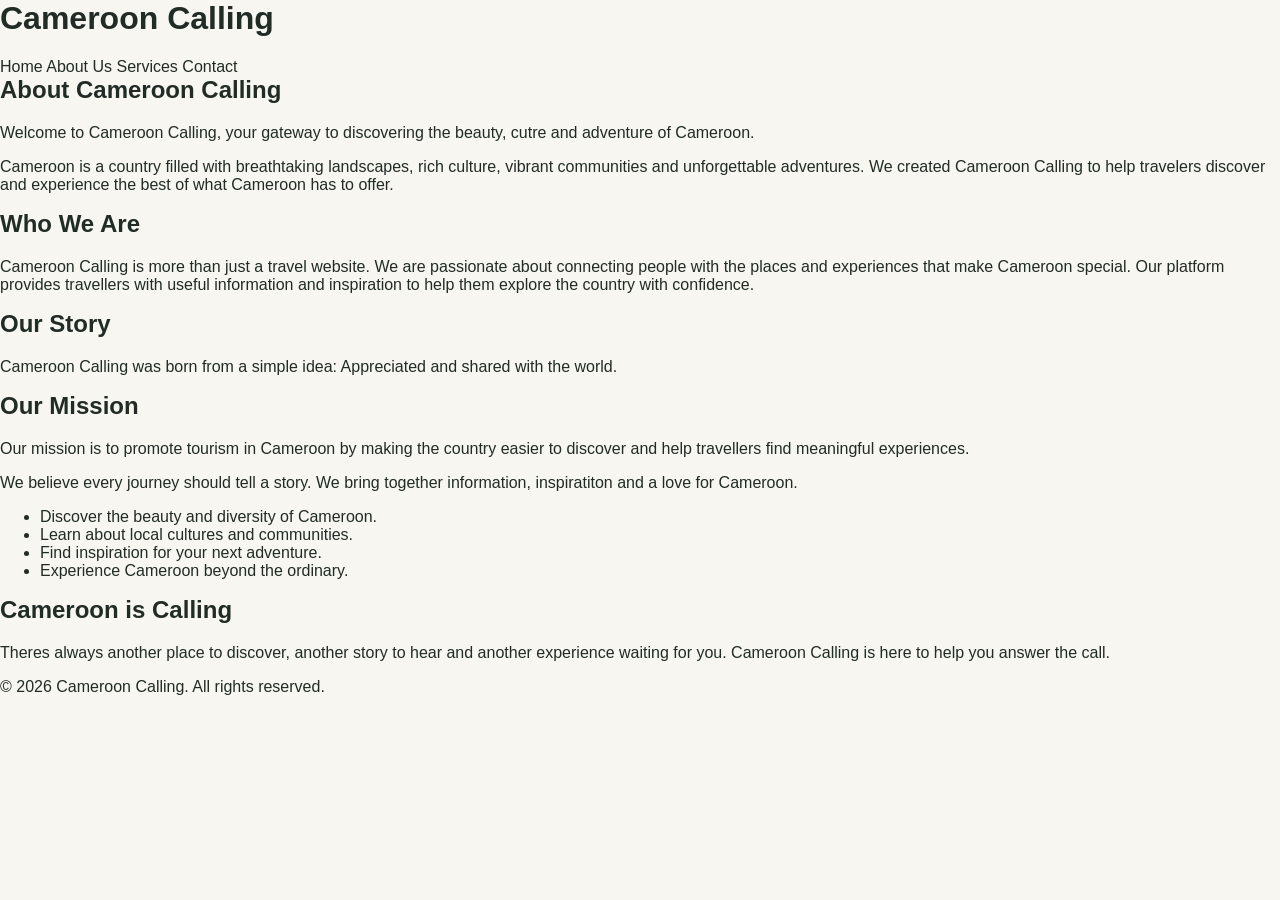
==== commit f3164ff6: "Update About Page" ====
--- a/about.html
+++ b/about.html
@@ -1,42 +1,93 @@
-<!doctype html>
+<!DOCTYPE html>
 <html lang="en">
 <head>
-  <meta charset="utf-8">
-  <meta name="viewport" content="width=device-width, initial-scale=1">
-  <meta name="theme-color" content="#f7f6f1">
-  <meta name="description" content="Learn about Wild Cameroon and our approach to thoughtful, locally guided travel in Cameroon.">
-  <title>About | Wild Cameroon</title>
-  <link rel="preconnect" href="https://fonts.googleapis.com">
-  <link rel="preconnect" href="https://fonts.gstatic.com" crossorigin>
-  <link href="https://fonts.googleapis.com/css2?family=DM+Sans:wght@400;500;600;700&family=Playfair+Display:wght@500;600;700&display=swap" rel="stylesheet">
-  <link rel="stylesheet" href="styles.css">
-  <script src="script.js" defer></script>
+    <meta charset="UTF-8">
+    <meta name="viewport" content="width=device-width, initial-scale=1.0">
+    
+    <title>About Us | Cameroon Callig</title>
+
+    <link rel="stylesheet" href="styles.css">
 </head>
+
 <body>
-  <div class="topline">A little further off the map. <span>Right where you belong.</span></div>
-  <header class="site-header"><nav class="nav shell" aria-label="Main navigation">
-    <a class="brand" href="index.html"><span class="brand-mark" aria-hidden="true">✳</span> WILD CAMEROON</a>
-    <button class="menu-toggle" type="button" aria-label="Open navigation menu" aria-expanded="false" aria-controls="nav-links">☰</button>
-    <div class="nav-links" id="nav-links"><a href="index.html">Home</a><a aria-current="page" href="about.html">About</a><a href="services.html">Services</a><a href="contact.html">Contact &amp; Details</a></div>
-    <a class="nav-cta" href="contact.html">Plan your trip <span aria-hidden="true">↗</span></a>
-  </nav></header>
-  <main>
-    <section class="page-hero page-hero-about"><div class="shell page-hero-inner"><p class="eyebrow">The people behind the path</p><h1>Travel closer.<br><em>Feel more.</em></h1><p class="hero-copy">We believe the best journeys aren't just about where you go. They're about who you meet along the way.</p></div></section>
-    <section class="shell story-section">
-      <div class="story-heading"><p class="eyebrow">Our story</p><h2>Cameroon is not just a destination. <em>It’s home.</em></h2></div>
-      <div class="story-copy"><p>Wild Cameroon exists to make it easier to experience this remarkable country with care, curiosity, and the people who know it best. From volcanic slopes and rainforest paths to the Atlantic coast, every journey starts with a local perspective.</p><p>We keep our trips personal and unhurried. That means listening first, leaving space for the unexpected, and choosing experiences that create meaningful connections with local communities.</p><a class="text-link" href="services.html">See how we travel <span aria-hidden="true">→</span></a></div>
-    </section>
-    <section class="split-feature about-feature">
-      <div class="split-image image-community" role="img" aria-label="Mountain landscape in Africa"></div>
-      <div class="split-copy"><p class="eyebrow">What matters to us</p><h2>Good journeys leave <em>good things behind.</em></h2><p>We work with local guides and hosts, value cultural exchange, and encourage thoughtful travel. We aim to make each trip rewarding for guests and the people welcoming them.</p><a class="button button-dark" href="services.html">Discover our services <span aria-hidden="true">↗</span></a></div>
-    </section>
-    <section class="values-section"><div class="shell"><div class="section-head"><div><p class="eyebrow">Our way of seeing things</p><h2>Small details. Big difference.</h2></div></div><div class="values-grid">
-      <article class="value-card"><span>01</span><h3>Local, always</h3><p>Local guides bring knowledge, context, and warm introductions you can't get from a map.</p></article>
-      <article class="value-card"><span>02</span><h3>Room to wander</h3><p>Thoughtful plans leave time to pause, connect, and let a good moment unfold.</p></article>
-      <article class="value-card"><span>03</span><h3>Travel with care</h3><p>We encourage respectful encounters and choices that support the places we visit.</p></article>
-    </div></div></section>
-    <section class="cta"><p class="eyebrow">Come see it for yourself</p><h2>Your story can start here.</h2><p>Tell us what kind of journey you’re dreaming about.</p><a class="button button-dark" href="contact.html">Get in touch <span aria-hidden="true">↗</span></a></section>
-  </main>
-  <footer class="site-footer"><div class="shell"><div class="footer-top"><div class="footer-brand"><a class="brand" href="index.html"><span class="brand-mark" aria-hidden="true">✳</span> WILD CAMEROON</a><p>Thoughtful journeys, made with local people, across a country that has a little bit of everything.</p></div><div class="footer-links"><div class="footer-col"><strong>Explore</strong><a href="index.html">Home</a><a href="about.html">About</a><a href="services.html">Services</a></div><div class="footer-col"><strong>Plan</strong><a href="contact.html">Contact us</a><a href="contact.html#travel-details">Travel details</a></div></div></div><div class="footer-bottom"><span>© 2026 Wild Cameroon. Made for the curious.</span><span>Made with care, in Cameroon.</span></div></div></footer>
+    
+    <header>
+        <h1>Cameroon Calling</h1>
+
+        <nav>
+            <a href="index.html">Home</a>
+            <a href="about.html">About Us</a>
+            <a href="services.html">Services</a>
+            <a href="contact.html">Contact</a>
+        </nav>
+    </header>
+
+    <main>
+
+        <!-- About Introduction -->
+         <section class="about-intro">
+            <h2>About Cameroon Calling</h2>
+
+            <p>
+                Welcome to Cameroon Calling, your gateway to discovering the beauty, cutre and adventure of Cameroon.
+            </p>
+
+            <p>
+                Cameroon is a country filled with breathtaking landscapes, rich culture, vibrant communities and unforgettable adventures. We created Cameroon Calling to help travelers discover and experience the best of what Cameroon has to offer.
+            </p>
+         </section>
+
+         <!-- Who We Are -->
+          <section class="who-we-are">
+            <h2>Who We Are</h2>
+
+            <p>
+                Cameroon Calling is more than just a travel website. We are passionate about connecting people with the places and experiences that make Cameroon special. Our platform provides travellers with useful information and inspiration to help them explore the country with confidence.
+            </p>
+
+            <!-- Our Story -->
+             <section class="our story">
+                <h2>Our Story</h2>
+
+                <p>
+                    Cameroon Calling was born from a simple idea: Appreciated and shared with the world.
+                </p>
+             </section>
+
+             <!-- Mission -->
+              <section class="our-mission">
+                <h2>Our Mission</h2>
+
+                <p>
+                    Our mission is to promote tourism in Cameroon by making the country easier to discover and help travellers find meaningful experiences.
+                </p>
+
+                <p>
+                    We believe every journey should tell a story. We bring together information, inspiratiton and a love for Cameroon.
+                </p>
+
+                <ul>
+                    <li>Discover the beauty and diversity of Cameroon.</li>
+                    <li>Learn about local cultures and communities.</li>
+                    <li>Find inspiration for your next adventure.</li>
+                    <li>Experience Cameroon beyond the ordinary.</li>
+                </ul>
+              </section>
+
+              <!-- Closing -->
+               <section class="about-ending">
+                <h2>Cameroon is Calling</h2>
+
+                <p>
+                    Theres always another place to discover, another story to hear and another experience waiting for you. Cameroon Calling is here to help you answer the call.
+                </p>
+               </section>
+          </section>
+    </main>
+
+    <footer>
+        <p>&copy; 2026 Cameroon Calling. All rights reserved.</p>
+    </footer>
+    
 </body>
-</html>
+</html>
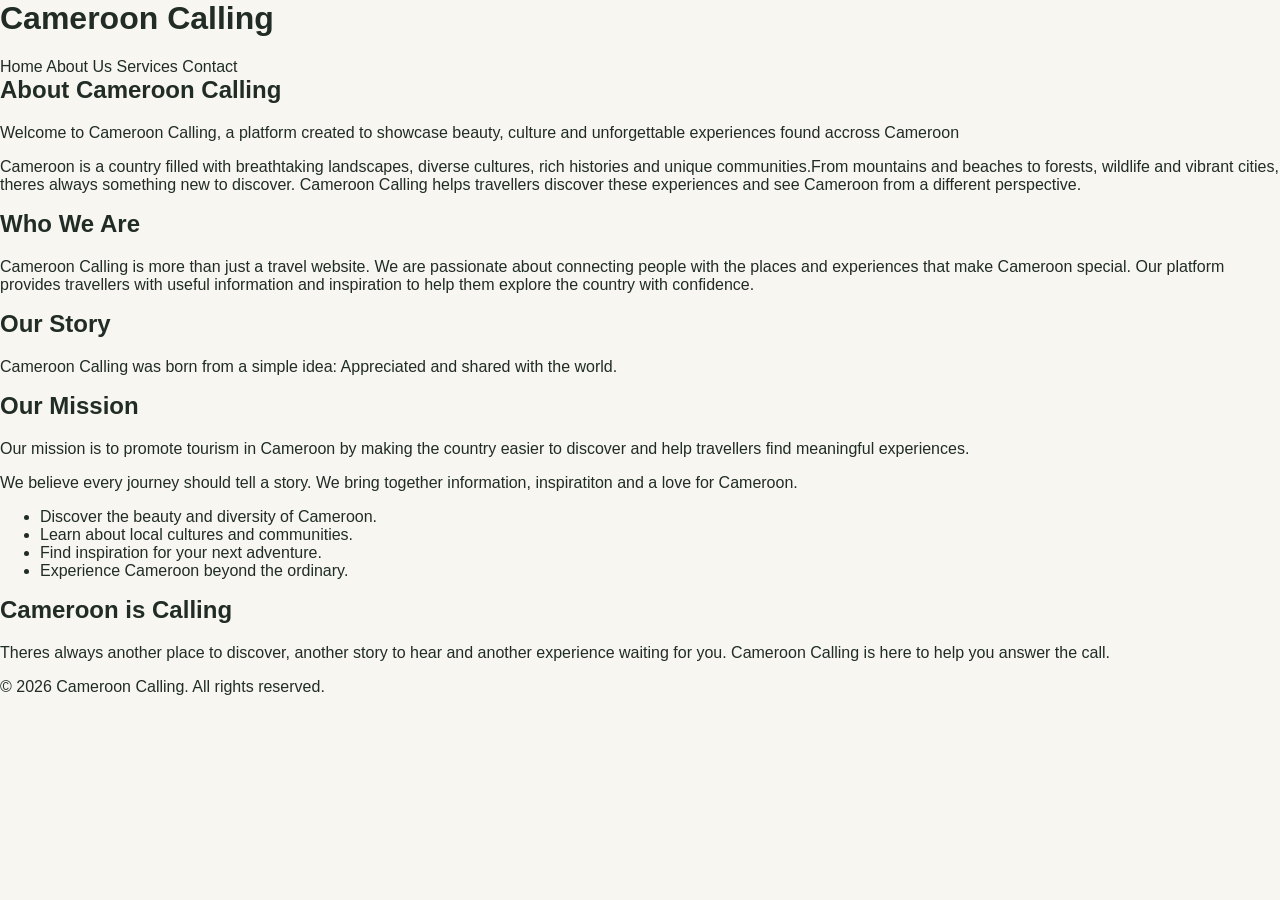
==== commit 2e7dc268: "Merge pull request #2 from leonardabere-byte/nascho about-page" ====
--- a/about.html
+++ b/about.html
@@ -29,11 +29,11 @@
             <h2>About Cameroon Calling</h2>
 
             <p>
-                Welcome to Cameroon Calling, your gateway to discovering the beauty, cutre and adventure of Cameroon.
+                Welcome to Cameroon Calling, a platform created to showcase beauty, culture and unforgettable experiences found accross Cameroon
             </p>
 
             <p>
-                Cameroon is a country filled with breathtaking landscapes, rich culture, vibrant communities and unforgettable adventures. We created Cameroon Calling to help travelers discover and experience the best of what Cameroon has to offer.
+                Cameroon is a country filled with breathtaking landscapes, diverse cultures, rich histories and unique communities.From mountains and beaches to forests, wildlife and vibrant cities, theres always something new to discover. Cameroon Calling helps travellers discover these experiences and see Cameroon from a different perspective.
             </p>
          </section>
 
